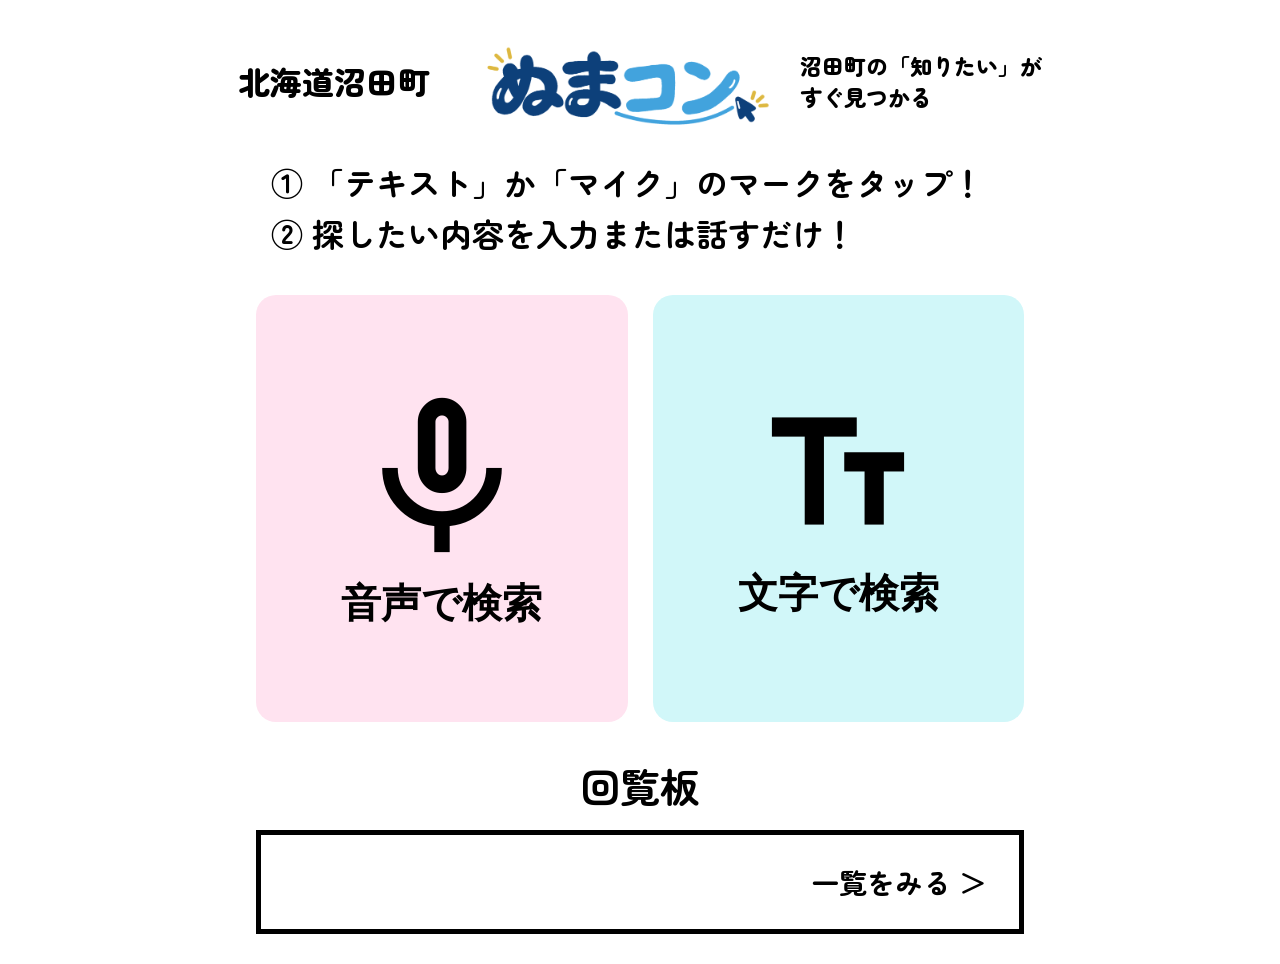
==== front/templates/index.html @ f6ad7101 "move directory" ====
<!DOCTYPE html>
<html lang="ja">

<head>
    <!-- =====================================================
         ぬまコン HTML
         沼田町の行政情報を分かりやすく届けるWebサイト
         AIに読み込ませて見やすくしているはずです：：

         【主な構成】
         ① ページの基本設定
         ② 外部フォントの読み込み
         ③ CSSファイルの読み込み
         ④ ホーム画面
         ⑤ 音声検索画面
         ⑥ テキスト検索画面
         ⑦ 回覧板一覧画面
         ⑧ 回覧板詳細画面
         ⑨ JavaScriptファイルの読み込み
    ====================================================== -->

    <!-- ① ページの基本設定 -->
    <meta charset="UTF-8">
    <meta name="viewport" content="width=device-width, initial-scale=1.0">
    <title>ぬまコン</title>

    <link rel="stylesheet" href="https://fonts.googleapis.com/css2?family=Material+Symbols+Outlined:opsz,wght,FILL,GRAD@24,400,0,0">

    <link rel="preconnect" href="https://fonts.googleapis.com">
    <link rel="preconnect" href="https://fonts.gstatic.com" crossorigin>
    <!-- 丸ゴシック -->
    <link href="https://fonts.googleapis.com/css2?family=Zen+Maru+Gothic:wght@500;700;900&display=swap" rel="stylesheet">
    
    <link rel="stylesheet" href="/static/style.css">
</head>

<body>

    <main class="container">

        <!-- =================================================
             ④ ホーム画面
        ================================================== -->
        <section id="homeScreen">

            <!-- ロゴ・町名 -->
            <header class="logo-area">
                <span class="town-name">北海道沼田町</span>
                <img src="/static/images/logo.png" alt="ぬまコン" class="logo-img">
                <span class="sub-title">沼田町の「知りたい」が<br>すぐ見つかる</span>
            </header>

            <!-- 検索方法の案内 -->
            <div class="instructions">
                <p>① 「テキスト」か「マイク」のマークをタップ！</p>
                <p>②  探したい内容を入力または話すだけ！</p>
            </div>

            <!-- 検索ボタン -->
            <div class="search-buttons">

                <button
                    type="button"
                    id="voiceSearchBtn"
                    class="btn voice-btn"
                >
                    <span class="material-symbols-outlined icon-mic">
                        mic
                    </span>
                    <span>音声で検索</span>
                </button>

                <button
                    type="button"
                    id="textSearchBtn"
                    class="btn text-btn"
                >
                    <span class="material-symbols-outlined icon-text">
                        text_fields
                    </span>
                    <span>文字で検索</span>
                </button>

            </div>

            <!-- 回覧板・お知らせ -->
            <section class="notice-board">

                <h2>回覧板</h2>

                <!-- JavaScriptで登録済みの回覧板を表示/登録なし -->
                <div class="notice-list"></div>

                <!-- 回覧板一覧画面へのリンク -->
                <div class="notice-bottom">
                    <a href="#" id="noticeListBtn">
                        一覧をみる ＞
                    </a>
                </div>

            </section>

        </section>


        <!-- =================================================
             ⑤ 音声検索画面
        ================================================== -->
        <section
            id="voiceChatScreen"
            class="chat-screen"
            style="display: none;"
        >

            <!-- 画面上部 -->
            <header class="chat-header">

                <button
                    type="button"
                    id="voiceBackBtn"
                    class="back-btn"
                >
                    ← 戻る
                </button>

                <h2>音声で検索</h2>

            </header>

            <!-- 会話表示エリア -->
            <div class="chat-area">

                <div class="chat-bubble ai">
                    こんにちは！<br>
                    知りたいことを話しかけてください。
                </div>

            </div>

            <!-- 音声入力エリア -->
            <div class="chat-input-area">

                <button
                    type="button"
                    class="mic-button-active"
                    aria-label="音声入力"
                >
                    <span class="material-symbols-outlined">
                        mic
                    </span>
                </button>

                <p>マイクを使って話しかけてください</p>

            </div>

        </section>


        <!-- =================================================
             ⑥ テキスト検索画面
        ================================================== -->
        <section
            id="textChatScreen"
            class="chat-screen"
            style="display: none;"
        >

            <!-- 画面上部 -->
            <header class="chat-header">

                <button
                    type="button"
                    id="textBackBtn"
                    class="back-btn"
                >
                    ← 戻る
                </button>

                <h2>文字で検索</h2>

            </header>

            <!-- 会話表示エリア -->
            <div
                id="textChatArea"
                class="chat-area"
            >

                <div class="chat-bubble ai">
                    こんにちは！<br>
                    知りたいことを入力してください。
                </div>

            </div>

            <!-- テキスト入力エリア -->
            <form
                class="text-input-area"
                onsubmit="return false;"
            >

                <input
                    type="text"
                    id="chatInput"
                    placeholder="知りたいことを入力"
                    aria-label="検索内容"
                >

                <button
                    type="button"
                    id="sendBtn"
                    aria-label="送信"
                >
                    <span class="material-symbols-outlined">
                        send
                    </span>
                </button>

            </form>

        </section>


        <!-- =================================================
             ⑦ 回覧板一覧画面
        ================================================== -->
        <section
            id="noticeListScreen"
            class="sub-screen"
            style="display: none;"
        >

            <!-- 画面上部 -->
            <header class="chat-header">

                <button
                    type="button"
                    id="noticeListBackBtn"
                    class="back-btn"
                >
                    ← 戻る
                </button>

                <h2>回覧板一覧</h2>

            </header>

            <!-- 回覧板一覧 -->
            <div class="content-area">

                <div class="notice-board">

                    <h2>お知らせ・イベント</h2>
                    <div class="notice-list">
                    </div>

                </div>

            </div>

        </section>


        <!-- =================================================
             ⑧ 回覧板詳細画面
        ================================================== -->
        <section
            id="noticeDetailScreen"
            class="sub-screen"
            style="display: none;"
        >

            <!-- 画面上部 -->
            <header class="chat-header">

                <button
                    type="button"
                    id="noticeDetailBackBtn"
                    class="back-btn"
                >
                    ← 戻る
                </button>

                <h2>回覧板の詳細</h2>

            </header>

            <!-- 詳細内容 -->
            <div class="content-area detail-area">

                <span
                    id="detailBadge"
                    class="badge"
                >
                    お知らせ
                </span>

                <h3 id="detailTitle">
                    タイトル
                </h3>

                <p
                    id="detailContent"
                    class="detail-text"
                >
                    本文
                </p>

                <!-- 写真が登録されている場合のみ表示 -->
                <div
                    id="detailPhotoArea"
                    class="detail-photo-area"
                    style="display: none;"
                >
                    <img
                        id="detailPhoto"
                        alt="回覧板の写真"
                    >
                </div>

            </div>

        </section>

    </main>


    <!-- =====================================================
         ⑩ JavaScriptファイルの読み込み
    ====================================================== -->
    <script src="/static/script.js"></script>

</body>
</html>
---- static/style.css ----
/* =========================================================
   ぬまコン CSS
   ページ全体・ホーム画面・検索画面・回覧板・管理者画面
   色系は改善の余地あると思います
========================================================= */


/* =========================================================
   ① 全体の基本設定
   すべての要素に共通する設定
========================================================= */

* {
    box-sizing: border-box;
    margin: 0;
    padding: 0;
}

body {
    /* ↓ フォントを丸ゴシックに変更 */
    font-family: 'Zen Maru Gothic', 'Hiragino Maru Gothic ProN', sans-serif;
    background-color: #ffffff;
    color: #000000;
    display: flex;
    justify-content: center;
    padding: 30px 20px;
}

.container {
    width: 100%;
    max-width: 768px;
    display: flex;
    flex-direction: column;
}


/* =========================================================
   ② ホーム画面
   ロゴ・町名・案内文の配置
========================================================= */

#homeScreen {
    display: flex;
    flex-direction: column;
    gap: 35px;
}

.logo-area {
    display: flex;
    align-items: center;
    justify-content: center;
    gap: 5px; /* 文字と画像の隙間を極限まで狭くする */
}

/* ※もしHTMLが以前のままで .logo-text がある場合は、ここで非表示にして横並びを防ぎます */
.logo-text {
    display: none;
}

.town-name {
    font-size: 32px;
    font-weight: 900;
    white-space: nowrap;
}

.logo-img {
    width: 100%;
    max-width: 400px;
    height: auto;
    /* ↓ 画像自身の透明な余白を無視して、文字を画像に近づける */
    margin: 0 -20px; 
}

.sub-title {
    font-size: 22px;
    font-weight: 800; /* 丸ゴシックに合わせて太さを調整 */
    line-height: 1.4;
    white-space: nowrap;
}

.instructions {
    font-size: 32px; /* 大きく */
    font-weight: bold;
    line-height: 1.6;
    padding-left: 15px;
    margin-top: -10px; /* 少し上に詰める */
}


/* =========================================================
   ③ 検索ボタン
   音声検索・テキスト検索
========================================================= */

.search-buttons {
    display: flex;
    gap: 25px;
    justify-content: space-between;
}

.btn {
    
    flex: 1;
    aspect-ratio: 1 / 1.15;
    border: none; /* 枠線をなくしてパステル感を強調 */
    border-radius: 20px;
    display: flex;
    flex-direction: column;
    align-items: center;
    justify-content: center;
    color: #000000;
    cursor: pointer;
    transition: transform 0.2s cubic-bezier(0.175, 0.885, 0.32, 1.275);
}
/* カーソルが上に乗ったとき（にゅっと大きくなる） */
.btn:hover {
    transform: scale(1.05);
}

/* クリック（タップ）して押し込んだとき（少し沈む） */
.btn:active {
    transform: scale(0.95);
}
.voice-btn { background-color: #ffe3f0; }
.text-btn { background-color: #d1f7f9; }

.icon-mic {
    font-size: 180px !important; /* マイクをさらに特大に */
    margin-bottom: 10px;
}

.icon-text {
    font-size: 150px !important; /* テキストアイコンを特大に */
    font-weight: bold;
    line-height: 1;
    margin-bottom: 20px;
}

.btn span {
    font-size: 40px; /* ボタンの文字を大きく */
    font-weight: bold;
}


/* =========================================================
   ④ 回覧板・お知らせ一覧
   ホーム画面と一覧画面で共通使用
========================================================= */

.notice-board h2 {
    text-align: center;
    font-size: 40px;
    margin-bottom: 15px;
}

.notice-list {
    border: 5px solid #000000;
    border-bottom: none;
    background-color: #ffffff;

    display: flex;
    flex-direction: column;
}

.notice-item {
    border-bottom: 5px solid #000000;
    min-height: 90px;
    padding: 18px;

    display: flex;
    align-items: center;
    gap: 15px;
}

.notice-title {
    font-size: 28px;
    font-weight: bold;
    line-height: 1.7;
    overflow-wrap: anywhere;
}

.badge {
    flex-shrink: 0;

    border: 3px solid #000000;
    padding: 8px 14px;

    display: inline-block;

    font-size: 22px;
    font-weight: bold;
}

.notice-bottom {
    border-left: 5px solid #000000;
    border-right: 5px solid #000000;
    border-bottom: 5px solid #000000;

    background-color: #ffffff;
    text-align: right;

    padding: 15px 20px;
}

.notice-bottom a {
    color: #000000;
    text-decoration: none;
    font-weight: bold;
    font-size: 28px;

    display: inline-block;
    padding: 12px;
}


/* =========================================================
   ⑤ クリック・タップ時の反応
========================================================= */

.clickable {
    cursor: pointer;

    transition:
        transform 0.2s ease,
        background-color 0.2s ease;
}

.clickable:hover {
    transform: scale(1.01);
    background-color: #f5f5f5;
}

.clickable:active {
    transform: scale(0.98);
    background-color: #e0e0e0;
}


/* =========================================================
   ⑥ サブ画面の共通デザイン
   音声検索・文字検索・回覧板・管理者画面
========================================================= */

.chat-screen,
.sub-screen {
    flex-direction: column;

    width: 100%;
    height: 85vh;
    min-height: 400px;

    border: 5px solid #000000;
    border-radius: 20px;

    background-color: #f9f9f9;
    overflow: hidden;
}

.chat-header {
    flex-shrink: 0;

    background-color: #1a75d2;
    color: #ffffff;

    padding: 15px 20px;

    display: flex;
    align-items: center;
    gap: 20px;
}

.chat-header h2 {
    font-size: 26px;
    line-height: 1.4;
}

.back-btn {
    flex-shrink: 0;

    background: none;
    border: none;
    color: #ffffff;

    font-size: 26px;
    font-weight: bold;

    cursor: pointer;
    padding: 12px;
}

.chat-area,
.content-area {
    flex: 1;
    min-height: 0;

    padding: 20px;
    overflow-y: auto;

    display: flex;
    flex-direction: column;
    gap: 20px;
}


/* =========================================================
   ⑦ 回覧板詳細画面
   タイトル・本文・写真
========================================================= */

.detail-area {
    background-color: #ffffff;
}

.detail-area h3 {
    font-size: 34px;
    line-height: 1.7;

    border-bottom: 3px solid #000000;
    padding-bottom: 15px;

    overflow-wrap: anywhere;
}

.detail-text {
    font-size: 28px;
    line-height: 2;
    white-space: pre-wrap;
    overflow-wrap: anywhere;
}

.detail-photo-area {
    margin-top: 20px;
}

#detailPhoto {
    display: block;

    width: 100%;
    max-height: 500px;

    object-fit: contain;
    border-radius: 8px;
}


/* =========================================================
   ⑧ チャットの吹き出し
========================================================= */

.chat-bubble {
    max-width: 80%;

    padding: 20px;
    border-radius: 20px;
    border: 4px solid #000000;

    font-size: 26px;
    font-weight: bold;
    line-height: 1.8;

    overflow-wrap: anywhere;
}

.ai {
    background-color: #ffffff;
    align-self: flex-start;
    border-top-left-radius: 5px;
}

.user {
    background-color: #d1f7f9;
    align-self: flex-end;
    border-top-right-radius: 5px;
}


/* =========================================================
   ⑨ 音声入力エリア
========================================================= */

.chat-input-area {
    flex-shrink: 0;

    padding: 25px;

    background-color: #ffffff;
    border-top: 5px solid #000000;

    display: flex;
    flex-direction: column;
    align-items: center;
    gap: 15px;
}

.chat-input-area p {
    font-size: 22px;
    font-weight: bold;
    text-align: center;
}

.mic-button-active {
    background-color: #ffe3f0;
    border: 4px solid #000000;
    border-radius: 50%;

    width: 90px;
    height: 90px;

    display: flex;
    justify-content: center;
    align-items: center;

    animation: pulse 1.5s infinite;
}

.mic-button-active span {
    font-size: 50px;
}

@keyframes pulse {
    0% {
        transform: scale(0.95);
    }

    50% {
        transform: scale(1.05);
    }

    100% {
        transform: scale(0.95);
    }
}


/* =========================================================
   ⑩ テキスト入力エリア
========================================================= */

.text-input-area {
    flex-shrink: 0;

    padding: 20px;

    background-color: #ffffff;
    border-top: 5px solid #000000;

    display: flex;
    gap: 15px;
    align-items: center;
}

#chatInput {
    flex: 1;
    min-width: 0;

    font-size: 24px;
    padding: 15px 20px;

    border: 4px solid #000000;
    border-radius: 15px;

    outline: none;
}

#chatInput:focus {
    border-color: #1a75d2;
}

#sendBtn {
    flex-shrink: 0;

    background-color: #1a75d2;
    color: #ffffff;

    border: none;
    border-radius: 15px;

    width: 70px;
    height: 70px;
    min-width: 70px;
    min-height: 70px;

    display: flex;
    justify-content: center;
    align-items: center;

    cursor: pointer;
}

#sendBtn:active {
    transform: scale(0.95);
}

#sendBtn span {
    font-size: 40px;
}


/* =========================================================
   ⑪ 管理者画面への入口
========================================================= */

.admin-entry {
    display: flex;
    justify-content: center;
    padding: 10px 0 20px;
}

#adminScreenBtn {
    display: flex;
    align-items: center;
    justify-content: center;
    gap: 10px;

    min-height: 56px;
    padding: 12px 24px;

    border: 2px solid #000000;
    border-radius: 12px;

    background-color: #ffffff;
    color: #000000;

    font-family: inherit;
    font-size: 20px;
    font-weight: bold;

    cursor: pointer;
}

#adminScreenBtn span {
    font-size: 28px;
}

#adminScreenBtn:hover {
    background-color: #f0f0f0;
}

#adminScreenBtn:active {
    background-color: #e0e0e0;
    transform: scale(0.98);
}


/* =========================================================
   ⑫ 管理者画面
   回覧板の登録・編集・削除
========================================================= */

.admin-content {
    gap: 18px;
    background-color: #ffffff;
}

.admin-content h3 {
    font-size: 26px;
    line-height: 1.5;
    overflow-wrap: anywhere;
}

.admin-content label {
    display: block;
    margin-top: 8px;

    font-size: 20px;
    font-weight: bold;
}

.admin-content input[type="text"],
.admin-content select,
.admin-content textarea {
    width: 100%;
    min-height: 54px;

    padding: 12px;

    border: 2px solid #555555;
    border-radius: 8px;

    background-color: #ffffff;
    color: #000000;

    font-family: inherit;
    font-size: 20px;
}

.admin-content textarea {
    min-height: 160px;
    resize: vertical;
    line-height: 1.7;
}

.admin-content input[type="file"] {
    width: 100%;
    padding: 12px 0;
    font-size: 18px;
}

.admin-content input:focus,
.admin-content select:focus,
.admin-content textarea:focus {
    outline: 3px solid #1a75d2;
    outline-offset: 2px;
}

.admin-help {
    color: #444444;
    font-size: 16px;
    line-height: 1.6;
}


/* =========================================================
   ⑬ 管理者画面の登録・編集ボタン
========================================================= */

.admin-form-buttons,
.admin-card-buttons {
    display: flex;
    flex-wrap: wrap;
    gap: 12px;
    margin-top: 12px;
}

.admin-form-buttons button,
.admin-card-buttons button,
#removePhotoBtn {
    min-height: 52px;
    padding: 10px 18px;

    border: 2px solid #000000;
    border-radius: 10px;

    background-color: #ffffff;
    color: #000000;

    font-family: inherit;
    font-size: 18px;
    font-weight: bold;

    cursor: pointer;
}

.admin-form-buttons button:hover,
.admin-card-buttons button:hover,
#removePhotoBtn:hover {
    background-color: #f0f0f0;
}

#saveNoticeBtn {
    background-color: #d1f7f9;
}

#saveNoticeBtn:hover {
    background-color: #b5ecef;
}

#cancelEditBtn {
    background-color: #f0f0f0;
}

.delete-button {
    background-color: #ffe3e3 !important;
}

.delete-button:hover {
    background-color: #ffcaca !important;
}


/* =========================================================
   ⑭ 写真のプレビュー
========================================================= */

.photo-preview-area {
    flex-direction: column;
    align-items: flex-start;
    gap: 12px;

    margin-top: 10px;
}

#photoPreview {
    display: block;

    max-width: 100%;
    max-height: 300px;

    object-fit: contain;

    border: 1px solid #cccccc;
    border-radius: 8px;
}


/* =========================================================
   ⑮ 登録済み回覧板の管理一覧
========================================================= */

.admin-notice-list {
    display: flex;
    flex-direction: column;
    gap: 14px;
}

.admin-notice-card {
    display: flex;
    flex-direction: column;
    gap: 12px;

    padding: 16px;

    border: 2px solid #777777;
    border-radius: 12px;

    background-color: #ffffff;
}

.admin-notice-card h4 {
    font-size: 22px;
    line-height: 1.6;
    overflow-wrap: anywhere;
}

.admin-card-buttons button {
    flex: 1;
}

.empty-message {
    padding: 20px;
    font-size: 20px;
    line-height: 1.7;
}


/* =========================================================
   ⑯ 回覧板の操作性・フォーカス表示
========================================================= */

button,
a,
.clickable {
    -webkit-tap-highlight-color: transparent;
}

button:focus-visible,
a:focus-visible,
.clickable:focus-visible {
    outline: 3px solid #1a75d2;
    outline-offset: 3px;
}


/* =========================================================
   ⑰ タブレット・小さな画面での表示調整
========================================================= */

@media (max-width: 600px) {

    body {
        padding: 15px 10px;
    }

    #homeScreen {
        gap: 24px;
    }

    .logo-area {
        gap: 10px;
    }

    .town-name {
        font-size: 20px;
    }

    .logo-img {
        max-width: 180px;
    }

    .sub-title {
        font-size: 14px;
    }

    .instructions {
        font-size: 20px;
        padding-left: 5px;
    }

    .search-buttons {
        gap: 12px;
    }

    .btn {
        border-width: 2px;
        border-radius: 14px;
    }

    .icon-mic {
        font-size: 76px !important;
    }

    .icon-text {
        font-size: 68px;
        margin-bottom: 12px;
    }

    .btn span {
        font-size: 18px;
    }

    .notice-board h2 {
        font-size: 30px;
    }

    .notice-item {
        min-height: 70px;
        padding: 12px;
        gap: 10px;
    }

    .notice-title {
        font-size: 18px;
    }

    .badge {
        padding: 6px 8px;
        border-width: 2px;
        font-size: 14px;
    }

    .notice-bottom a {
        font-size: 20px;
    }

    .chat-screen,
    .sub-screen {
        height: 85vh;
        min-height: 350px;
        border-width: 3px;
        border-radius: 14px;
    }

    .chat-header {
        padding: 10px;
        gap: 10px;
    }

    .chat-header h2 {
        font-size: 20px;
    }

    .back-btn {
        font-size: 18px;
        padding: 8px;
    }

    .chat-area,
    .content-area {
        padding: 12px;
        gap: 14px;
    }

    .detail-area h3 {
        font-size: 25px;
    }

    .detail-text {
        font-size: 20px;
        line-height: 1.8;
    }

    .chat-bubble {
        max-width: 90%;
        padding: 14px;
        font-size: 19px;
        border-width: 2px;
    }

    .chat-input-area {
        padding: 15px;
    }

    .chat-input-area p {
        font-size: 17px;
    }

    .text-input-area {
        padding: 10px;
        gap: 8px;
    }

    #chatInput {
        font-size: 18px;
        padding: 12px;
        border-width: 2px;
    }

    #sendBtn {
        width: 54px;
        height: 54px;
        min-width: 54px;
        min-height: 54px;
    }

    #sendBtn span {
        font-size: 30px;
    }

    #adminScreenBtn {
        width: 100%;
        font-size: 18px;
    }

    .admin-content {
        padding: 14px;
        gap: 14px;
    }

    .admin-content h3 {
        font-size: 22px;
    }

    .admin-content label {
        font-size: 18px;
    }

    .admin-content input[type="text"],
    .admin-content select,
    .admin-content textarea {
        font-size: 18px;
    }

    .admin-form-buttons button,
    .admin-card-buttons button {
        flex: 1 1 100%;
    }

    .admin-notice-card h4 {
        font-size: 19px;
    }

}

/* =========================================================
   ⑱ AIチャットのローディングアニメーション（くるくる）
========================================================= */

.chat-loading {
    align-self: center;
    display: flex;
    flex-direction: column;
    align-items: center;
    justify-content: center;
    gap: 12px;
    margin: 25px 0;
}

.loading-spinner {
    width: 60px;
    height: 60px;
    border: 7px solid #ffe3f0;
    border-top: 7px solid #1a75d2;
    border-radius: 50%;
    animation: spin 1s linear infinite;
}

.chat-loading p {
    font-size: 22px;
    font-weight: bold;
    color: #000000;
}

@keyframes spin {
    0% {
        transform: rotate(0deg);
    }
    100% {
        transform: rotate(360deg);
    }
}
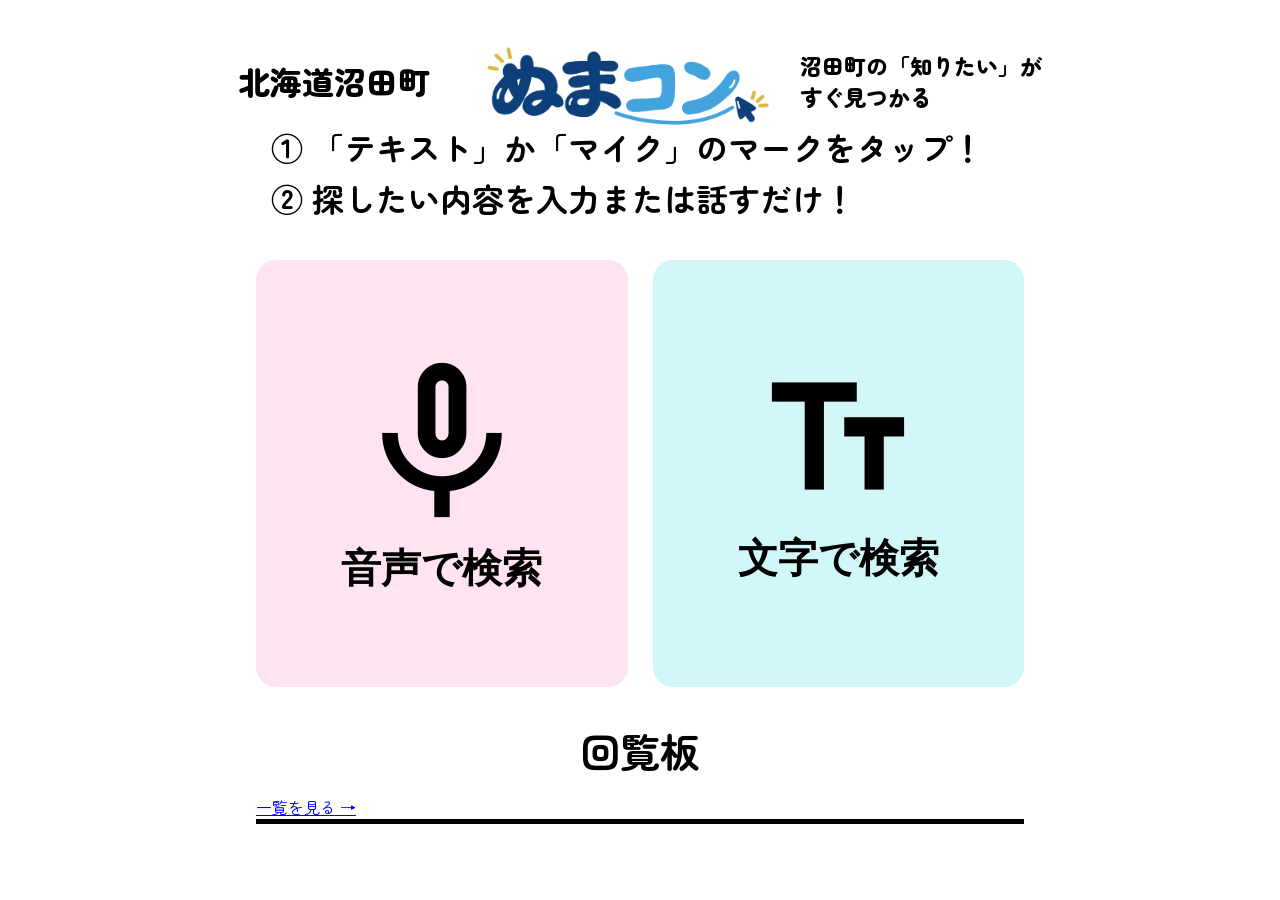
==== commit 6fb5b823: "UIを一掃しました 追加は回覧板の公開日のみ 他はUI修正" ====
--- a/front/templates/index.html
+++ b/front/templates/index.html
@@ -18,6 +18,7 @@
          ⑦ 回覧板一覧画面
          ⑧ 回覧板詳細画面
          ⑨ JavaScriptファイルの読み込み
+         test
     ====================================================== -->
 
     <!-- ① ページの基本設定 -->
@@ -39,17 +40,17 @@
 
     <main class="container">
 
+        <!-- ロゴ・町名（全画面共通で一番上に固定） -->
+        <header class="logo-area global-logo-header">
+            <span class="town-name">北海道沼田町</span>
+            <img src="/static/images/logo.png" alt="ぬまコン" class="logo-img">
+            <span class="sub-title">沼田町の「知りたい」が<br>すぐ見つかる</span>
+        </header>
+
         <!-- =================================================
              ④ ホーム画面
         ================================================== -->
         <section id="homeScreen">
-
-            <!-- ロゴ・町名 -->
-            <header class="logo-area">
-                <span class="town-name">北海道沼田町</span>
-                <img src="/static/images/logo.png" alt="ぬまコン" class="logo-img">
-                <span class="sub-title">沼田町の「知りたい」が<br>すぐ見つかる</span>
-            </header>
 
             <!-- 検索方法の案内 -->
             <div class="instructions">
@@ -86,19 +87,15 @@
 
             <!-- 回覧板・お知らせ -->
             <section class="notice-board">
-
-                <h2>回覧板</h2>
-
-                <!-- JavaScriptで登録済みの回覧板を表示/登録なし -->
-                <div class="notice-list"></div>
-
-                <!-- 回覧板一覧画面へのリンク -->
-                <div class="notice-bottom">
-                    <a href="#" id="noticeListBtn">
-                        一覧をみる ＞
+                <div class="notice-board-header">
+                    <h2>回覧板</h2>
+                    <a href="#" id="noticeListBtn" class="notice-all-link">
+                        一覧を見る →
                     </a>
                 </div>
 
+                <!-- JavaScriptでカード型の回覧板を表示 -->
+                <div class="notice-list"></div>
             </section>
 
         </section>
@@ -220,7 +217,14 @@
 
             </form>
 
-        </section>
+            <!-- 免責文 -->
+            <p class="chat-disclaimer">
+                ※AIによる自動回答のため、誤りや古い情報が含まれる場合があります。<br>
+                 正確な情報は沼田町公式サイトや担当窓口でご確認ください。
+            </p>
+
+        </section>
+
 
 
         <!-- =================================================
@@ -249,15 +253,21 @@
 
             <!-- 回覧板一覧 -->
             <div class="content-area">
-
-                <div class="notice-board">
-
-                    <h2>お知らせ・イベント</h2>
-                    <div class="notice-list">
+                <div class="notice-board-list-page">
+                    <div class="notice-list-intro">
+                        <h2>お知らせ・イベント</h2>
+                        <p>気になるカードを選ぶと、詳しい内容を確認できます。</p>
                     </div>
 
+                    <!-- カテゴリー絞り込みタブ -->
+                    <div class="notice-filter-tabs" role="tablist">
+                        <button type="button" class="filter-tab active" data-filter="all">すべて</button>
+                        <button type="button" class="filter-tab" data-filter="お知らせ">お知らせ</button>
+                        <button type="button" class="filter-tab" data-filter="イベント">イベント</button>
+                    </div>
+
+                    <div class="notice-list"></div>
                 </div>
-
             </div>
 
         </section>
@@ -268,11 +278,11 @@
         ================================================== -->
         <section
             id="noticeDetailScreen"
-            class="sub-screen"
+            class="sub-screen notice-detail-screen"
             style="display: none;"
         >
 
-            <!-- 画面上部 -->
+            <!-- 画面上部（従来の青いヘッダーそのまま） -->
             <header class="chat-header">
 
                 <button
@@ -287,49 +297,50 @@
 
             </header>
 
-            <!-- 詳細内容 -->
-            <div class="content-area detail-area">
-
-                <span
-                    id="detailBadge"
-                    class="badge"
-                >
-                    お知らせ
-                </span>
-
-                <h3 id="detailTitle">
-                    タイトル
-                </h3>
-
-                <p
-                    id="detailContent"
-                    class="detail-text"
-                >
-                    本文
-                </p>
-
-                <!-- 写真が登録されている場合のみ表示 -->
-                <div
-                    id="detailPhotoArea"
-                    class="detail-photo-area"
-                    style="display: none;"
-                >
-                    <img
-                        id="detailPhoto"
-                        alt="回覧板の写真"
+            <!-- 詳細内容（カード型UI） -->
+            <div class="content-area notice-detail-page">
+                <article class="notice-detail-card">
+                    <div class="notice-card-meta">
+                        <span id="detailBadge" class="badge badge-info">
+                            お知らせ
+                        </span>
+                        <span id="detailDate" class="notice-card-date"></span>
+                    </div>
+
+                    <h3 id="detailTitle" class="notice-detail-title">
+                        タイトル
+                    </h3>
+
+                    <hr class="notice-detail-divider">
+
+                    <p id="detailContent" class="notice-detail-content">
+                        本文
+                    </p>
+
+                    <!-- 写真が登録されている場合のみ表示 -->
+                    <div
+                        id="detailPhotoArea"
+                        class="detail-photo-area"
+                        style="display: none;"
                     >
-                </div>
-
+                        <img
+                            id="detailPhoto"
+                            alt="回覧板の写真"
+                        >
+                    </div>
+                </article>
             </div>
 
         </section>
 
     </main>
 
-
-    <!-- =====================================================
-         ⑩ JavaScriptファイルの読み込み
-    ====================================================== -->
+    <!-- 回覧板の添付画像タップ拡大用モーダル -->
+    <div id="imageModal" class="image-modal" style="display: none;">
+        <button type="button" id="closeImageModal" class="image-modal-close">× 閉じる</button>
+        <img id="modalImage" alt="拡大画像">
+    </div>
+
     <script src="/static/script.js"></script>
 
 </body>
